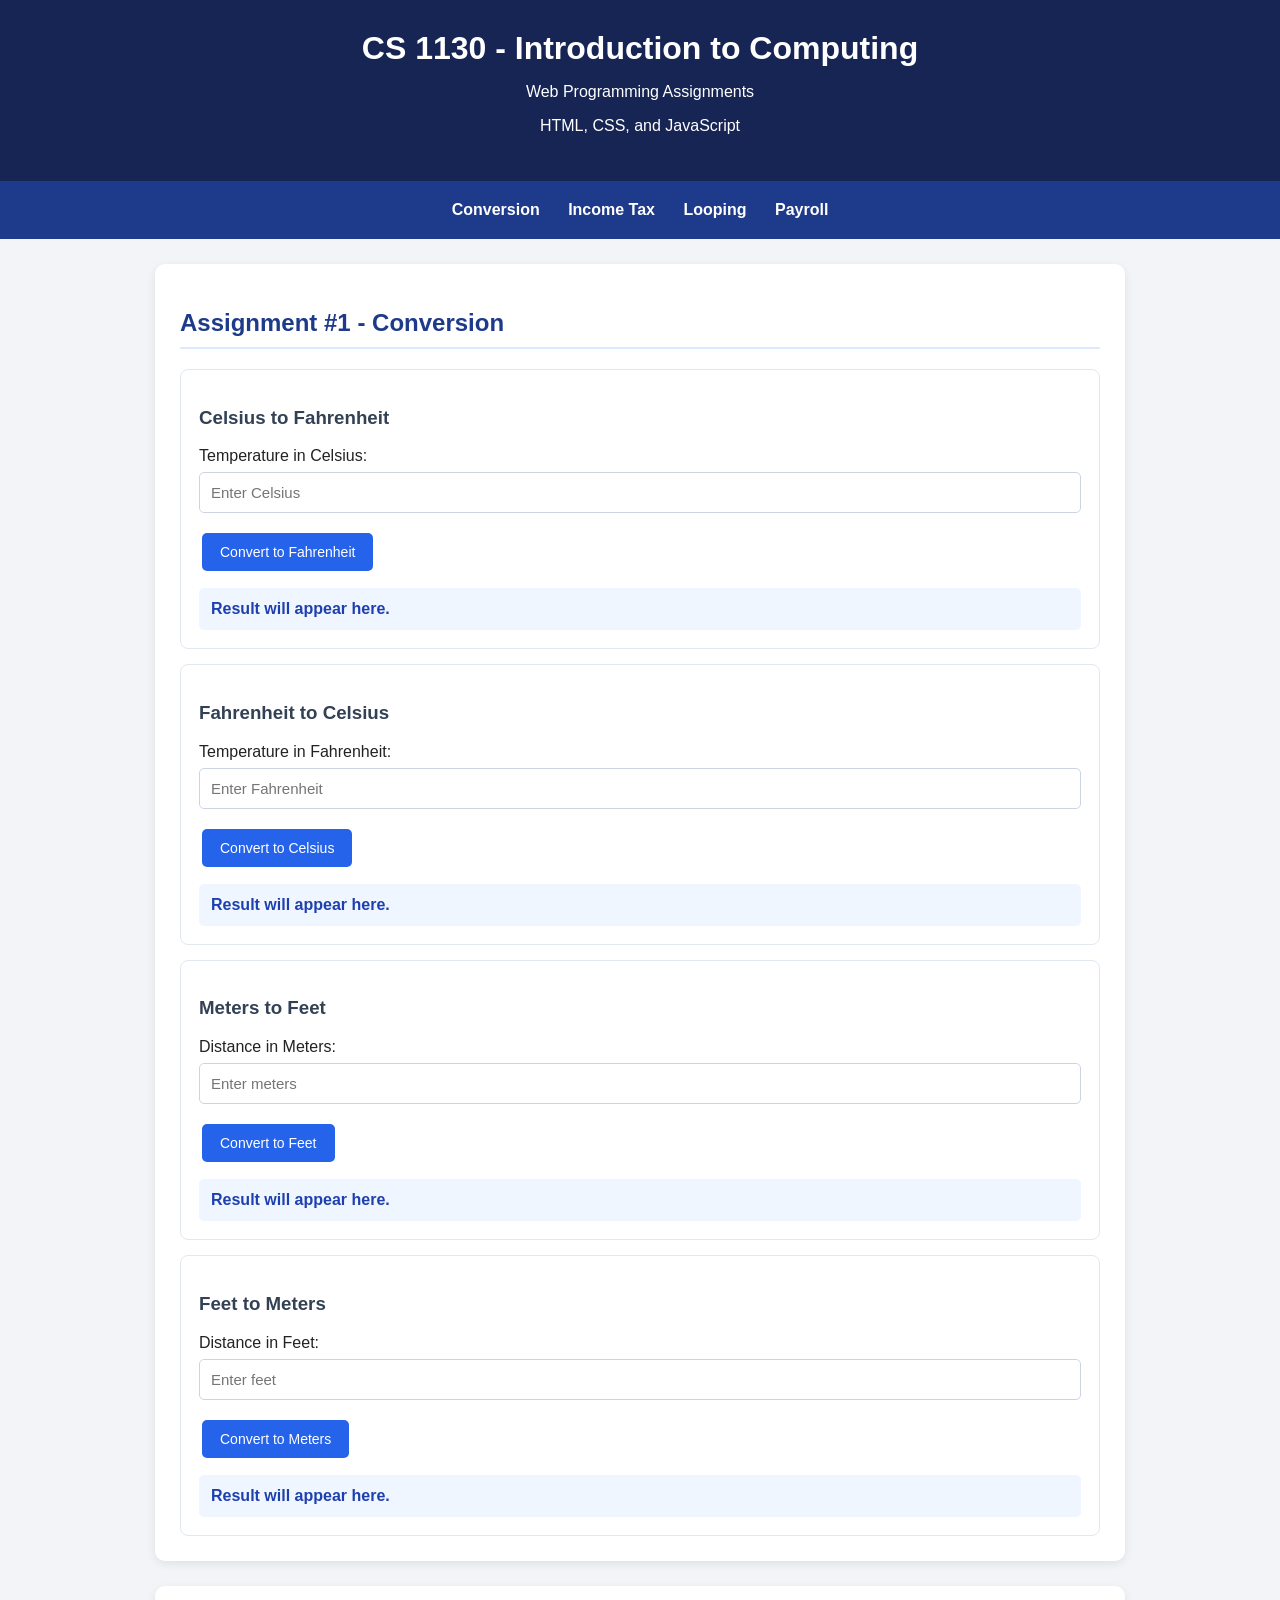
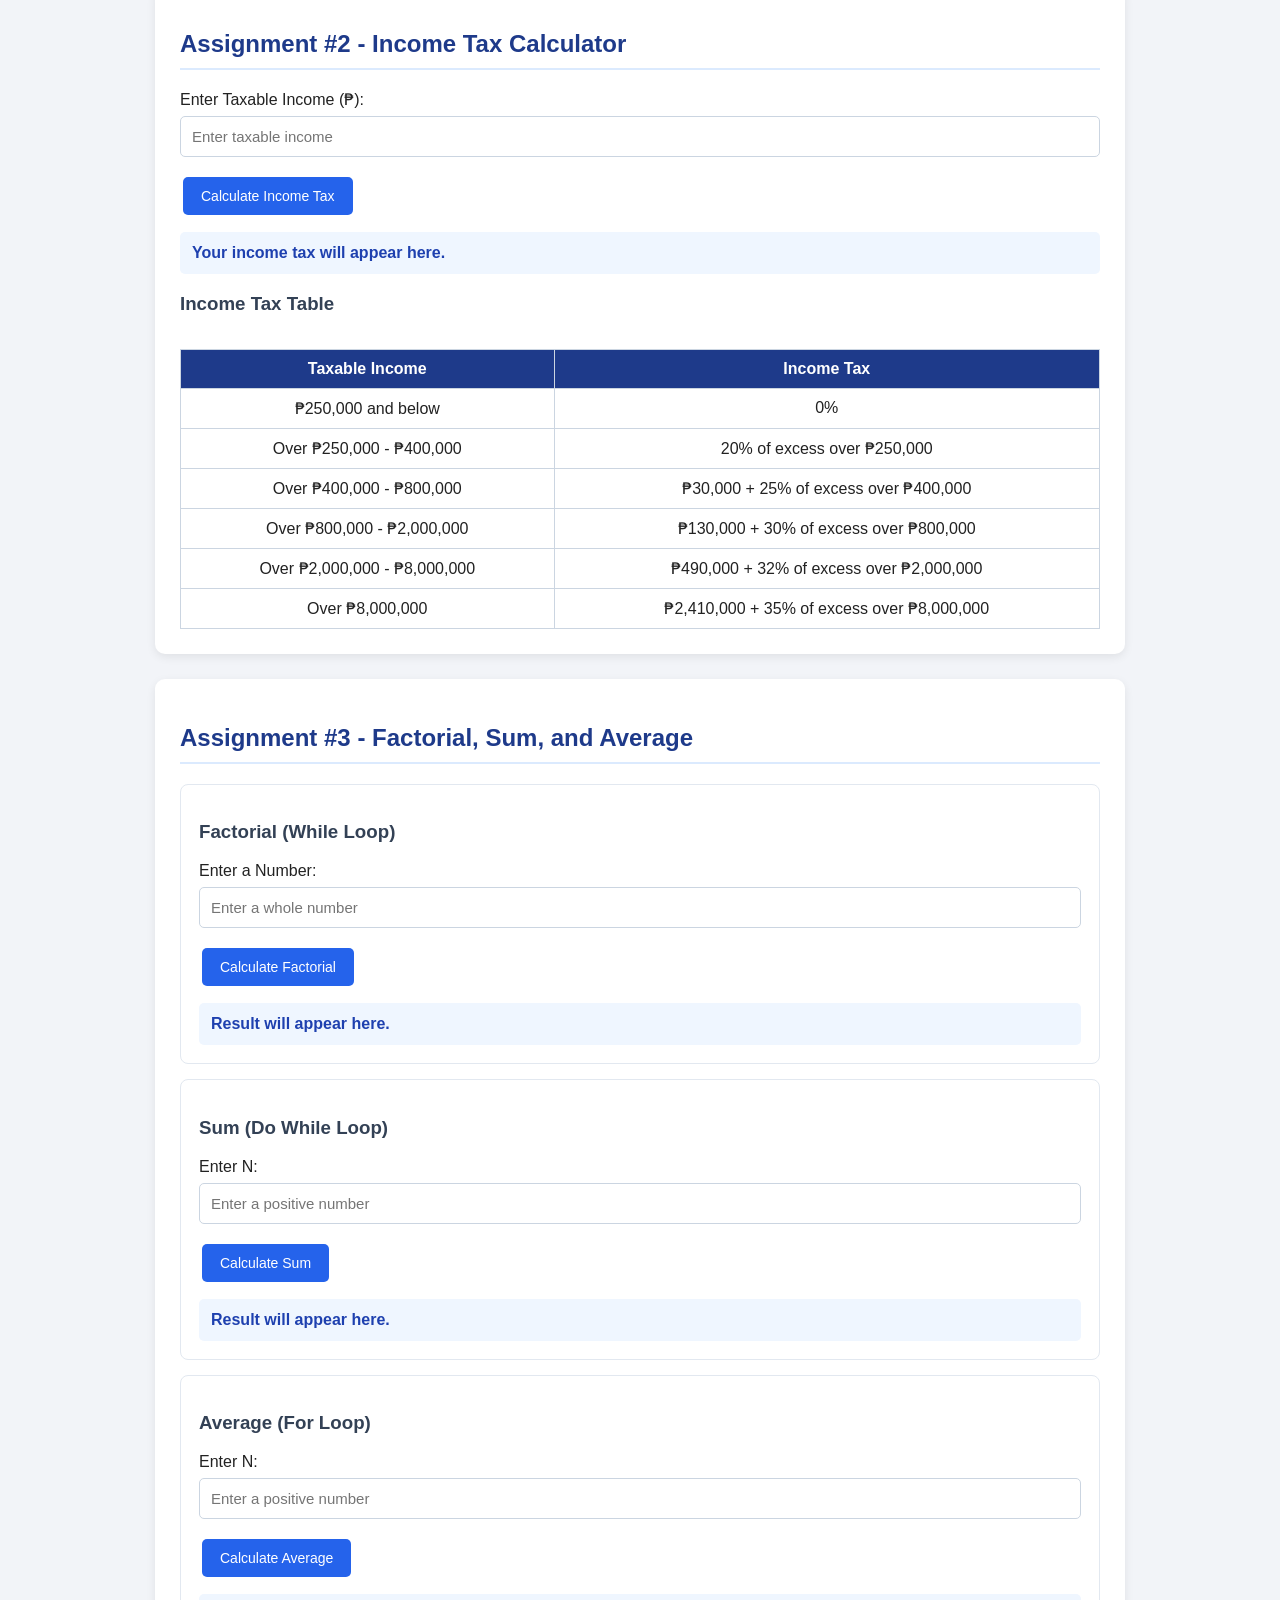
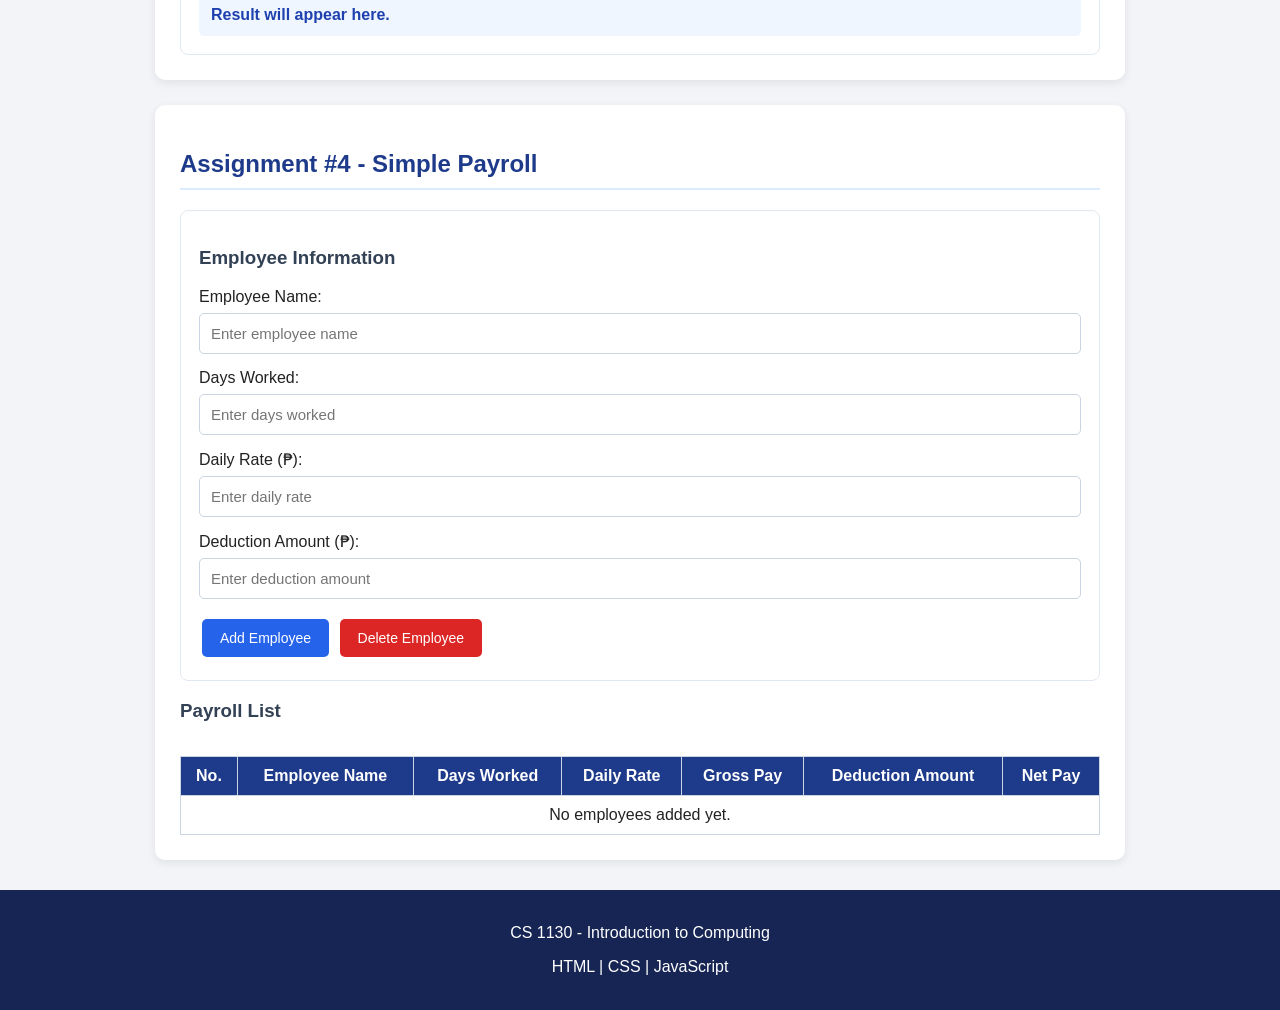
==== index.html @ d7978211 "Refactor index.html for improved structure and styling" ====
<!DOCTYPE html>
<html lang="en">
<head>
    <meta charset="UTF-8">
    <meta name="viewport" content="width=device-width, initial-scale=1.0">
    <title>CS 1130 - Introduction to Computing</title>

    <style>
        * {
            box-sizing: border-box;
        }

        body {
            font-family: Arial, sans-serif;
            margin: 0;
            background: #f2f4f8;
            color: #222;
        }

        header {
            background: #172554;
            color: white;
            text-align: center;
            padding: 30px 15px;
        }

        header h1 {
            margin: 0 0 10px;
        }

        nav {
            background: #1e3a8a;
            padding: 12px;
            text-align: center;
        }

        nav a {
            color: white;
            text-decoration: none;
            margin: 8px 12px;
            display: inline-block;
            font-weight: bold;
        }

        nav a:hover {
            color: #facc15;
        }

        main {
            max-width: 1000px;
            margin: 25px auto;
            padding: 0 15px;
        }

        section {
            background: white;
            padding: 25px;
            margin-bottom: 25px;
            border-radius: 10px;
            box-shadow: 0 3px 10px rgba(0,0,0,0.08);
        }

        h2 {
            color: #1e3a8a;
            border-bottom: 2px solid #dbeafe;
            padding-bottom: 10px;
        }

        h3 {
            color: #334155;
        }

        input {
            width: 100%;
            padding: 11px;
            margin: 7px 0 15px;
            border: 1px solid #cbd5e1;
            border-radius: 5px;
            font-size: 15px;
        }

        button {
            background: #2563eb;
            color: white;
            border: none;
            padding: 11px 18px;
            border-radius: 5px;
            cursor: pointer;
            margin: 5px 3px;
            font-size: 14px;
        }

        button:hover {
            background: #1d4ed8;
        }

        .delete-btn {
            background: #dc2626;
        }

        .delete-btn:hover {
            background: #b91c1c;
        }

        .result {
            background: #eff6ff;
            padding: 12px;
            margin-top: 12px;
            border-radius: 5px;
            font-weight: bold;
            color: #1e40af;
        }

        .calculator-box {
            border: 1px solid #e2e8f0;
            padding: 18px;
            border-radius: 8px;
            margin-top: 15px;
        }

        table {
            width: 100%;
            border-collapse: collapse;
            margin-top: 15px;
            min-width: 700px;
        }

        th, td {
            border: 1px solid #cbd5e1;
            padding: 10px;
            text-align: center;
        }

        th {
            background: #1e3a8a;
            color: white;
        }

        .table-container {
            overflow-x: auto;
        }

        footer {
            background: #172554;
            color: white;
            text-align: center;
            padding: 18px;
            margin-top: 30px;
        }

        @media (max-width: 600px) {
            section {
                padding: 17px;
            }

            header h1 {
                font-size: 23px;
            }

            nav a {
                margin: 6px;
                font-size: 14px;
            }
        }
    </style>
</head>

<body>

<header>
    <h1>CS 1130 - Introduction to Computing</h1>
    <p>Web Programming Assignments</p>
    <p>HTML, CSS, and JavaScript</p>
</header>

<nav>
    <a href="#conversion">Conversion</a>
    <a href="#tax">Income Tax</a>
    <a href="#loops">Looping</a>
    <a href="#payroll">Payroll</a>
</nav>

<main>
    <section id="conversion">
        <h2>Assignment #1 - Conversion</h2>

        <div class="calculator-box">
            <h3>Celsius to Fahrenheit</h3>

            <label for="celsius">Temperature in Celsius:</label>
            <input type="number" id="celsius" placeholder="Enter Celsius">

            <button onclick="celsiusToFahrenheit()">Convert to Fahrenheit</button>

            <div class="result" id="celsiusResult">Result will appear here.</div>
        </div>

        <div class="calculator-box">
            <h3>Fahrenheit to Celsius</h3>

            <label for="fahrenheit">Temperature in Fahrenheit:</label>
            <input type="number" id="fahrenheit" placeholder="Enter Fahrenheit">

            <button onclick="fahrenheitToCelsius()">Convert to Celsius</button>

            <div class="result" id="fahrenheitResult">Result will appear here.</div>
        </div>

        <div class="calculator-box">
            <h3>Meters to Feet</h3>

            <label for="meters">Distance in Meters:</label>
            <input type="number" id="meters" placeholder="Enter meters">

            <button onclick="metersToFeet()">Convert to Feet</button>

            <div class="result" id="metersResult">Result will appear here.</div>
        </div>

        <div class="calculator-box">
            <h3>Feet to Meters</h3>

            <label for="feet">Distance in Feet:</label>
            <input type="number" id="feet" placeholder="Enter feet">

            <button onclick="feetToMeters()">Convert to Meters</button>

            <div class="result" id="feetResult">Result will appear here.</div>
        </div>
    </section>

    <section id="tax">
        <h2>Assignment #2 - Income Tax Calculator</h2>

        <label for="taxableIncome">Enter Taxable Income (₱):</label>
        <input type="number" id="taxableIncome" placeholder="Enter taxable income" min="0">

        <button onclick="calculateTax()">Calculate Income Tax</button>

        <div class="result" id="taxResult">Your income tax will appear here.</div>

        <h3>Income Tax Table</h3>

        <div class="table-container">
            <table>
                <tr>
                    <th>Taxable Income</th>
                    <th>Income Tax</th>
                </tr>
                <tr>
                    <td>₱250,000 and below</td>
                    <td>0%</td>
                </tr>
                <tr>
                    <td>Over ₱250,000 - ₱400,000</td>
                    <td>20% of excess over ₱250,000</td>
                </tr>
                <tr>
                    <td>Over ₱400,000 - ₱800,000</td>
                    <td>₱30,000 + 25% of excess over ₱400,000</td>
                </tr>
                <tr>
                    <td>Over ₱800,000 - ₱2,000,000</td>
                    <td>₱130,000 + 30% of excess over ₱800,000</td>
                </tr>
                <tr>
                    <td>Over ₱2,000,000 - ₱8,000,000</td>
                    <td>₱490,000 + 32% of excess over ₱2,000,000</td>
                </tr>
                <tr>
                    <td>Over ₱8,000,000</td>
                    <td>₱2,410,000 + 35% of excess over ₱8,000,000</td>
                </tr>
            </table>
        </div>
    </section>

    <section id="loops">
        <h2>Assignment #3 - Factorial, Sum, and Average</h2>

        <div class="calculator-box">
            <h3>Factorial (While Loop)</h3>

            <label for="factorialNumber">Enter a Number:</label>
            <input type="number" id="factorialNumber" placeholder="Enter a whole number" min="0">

            <button onclick="calculateFactorial()">Calculate Factorial</button>

            <div class="result" id="factorialResult">Result will appear here.</div>
        </div>

        <div class="calculator-box">
            <h3>Sum (Do While Loop)</h3>

            <label for="sumNumber">Enter N:</label>
            <input type="number" id="sumNumber" placeholder="Enter a positive number" min="1">

            <button onclick="calculateSum()">Calculate Sum</button>

            <div class="result" id="sumResult">Result will appear here.</div>
        </div>

        <div class="calculator-box">
            <h3>Average (For Loop)</h3>

            <label for="averageNumber">Enter N:</label>
            <input type="number" id="averageNumber" placeholder="Enter a positive number" min="1">

            <button onclick="calculateAverage()">Calculate Average</button>

            <div class="result" id="averageResult">Result will appear here.</div>
        </div>
    </section>


    <section id="payroll">
        <h2>Assignment #4 - Simple Payroll</h2>

        <div class="calculator-box">
            <h3>Employee Information</h3>

            <label for="employeeName">Employee Name:</label>
            <input type="text" id="employeeName" placeholder="Enter employee name">

            <label for="daysWorked">Days Worked:</label>
            <input type="number" id="daysWorked" placeholder="Enter days worked" min="0">

            <label for="dailyRate">Daily Rate (₱):</label>
            <input type="number" id="dailyRate" placeholder="Enter daily rate" min="0">

            <label for="deduction">Deduction Amount (₱):</label>
            <input type="number" id="deduction" placeholder="Enter deduction amount" min="0">

            <button onclick="addEmployee()">Add Employee</button>
            <button class="delete-btn" onclick="deleteEmployee()">Delete Employee</button>
        </div>

        <h3>Payroll List</h3>

        <div class="table-container">
            <table>
                <thead>
                    <tr>
                        <th>No.</th>
                        <th>Employee Name</th>
                        <th>Days Worked</th>
                        <th>Daily Rate</th>
                        <th>Gross Pay</th>
                        <th>Deduction Amount</th>
                        <th>Net Pay</th>
                    </tr>
                </thead>

                <tbody id="payrollTable">
                    <tr>
                        <td colspan="7">No employees added yet.</td>
                    </tr>
                </tbody>
            </table>
        </div>
    </section>

</main>

<footer>
    <p>CS 1130 - Introduction to Computing</p>
    <p>HTML | CSS | JavaScript</p>
</footer>


<script>


    function celsiusToFahrenheit() {
        let celsius = parseFloat(document.getElementById("celsius").value);

        if (isNaN(celsius)) {
            document.getElementById("celsiusResult").innerHTML = "Please enter a temperature.";
            return;
        }

        let fahrenheit = (celsius * 9 / 5) + 32;

        document.getElementById("celsiusResult").innerHTML =
            celsius + "°C = " + fahrenheit.toFixed(2) + "°F";
    }

    function fahrenheitToCelsius() {
        let fahrenheit = parseFloat(document.getElementById("fahrenheit").value);

        if (isNaN(fahrenheit)) {
            document.getElementById("fahrenheitResult").innerHTML = "Please enter a temperature.";
            return;
        }

        let celsius = (fahrenheit - 32) * 5 / 9;

        document.getElementById("fahrenheitResult").innerHTML =
            fahrenheit + "°F = " + celsius.toFixed(2) + "°C";
    }

    function metersToFeet() {
        let meters = parseFloat(document.getElementById("meters").value);

        if (isNaN(meters)) {
            document.getElementById("metersResult").innerHTML = "Please enter a distance.";
            return;
        }

        let feet = meters * 3.28084;

        document.getElementById("metersResult").innerHTML =
            meters + " meters = " + feet.toFixed(2) + " feet";
    }

    function feetToMeters() {
        let feet = parseFloat(document.getElementById("feet").value);

        if (isNaN(feet)) {
            document.getElementById("feetResult").innerHTML = "Please enter a distance.";
            return;
        }

        let meters = feet / 3.28084;

        document.getElementById("feetResult").innerHTML =
            feet + " feet = " + meters.toFixed(2) + " meters";
    }


    function calculateTax() {
        let income = parseFloat(document.getElementById("taxableIncome").value);
        let tax = 0;

        if (isNaN(income) || income < 0) {
            document.getElementById("taxResult").innerHTML =
                "Please enter a valid taxable income.";
            return;
        }

        if (income <= 250000) {
            tax = 0;
        }
        else if (income <= 400000) {
            tax = (income - 250000) * 0.20;
        }
        else if (income <= 800000) {
            tax = 30000 + (income - 400000) * 0.25;
        }
        else if (income <= 2000000) {
            tax = 130000 + (income - 800000) * 0.30;
        }
        else if (income <= 8000000) {
            tax = 490000 + (income - 2000000) * 0.32;
        }
        else {
            tax = 2410000 + (income - 8000000) * 0.35;
        }

        document.getElementById("taxResult").innerHTML =
            "Taxable Income: ₱" + income.toLocaleString("en-PH", {minimumFractionDigits: 2, maximumFractionDigits: 2}) +
            "<br>Income Tax: ₱" + tax.toLocaleString("en-PH", {minimumFractionDigits: 2, maximumFractionDigits: 2});
    }


    function calculateFactorial() {
        let n = Number(document.getElementById("factorialNumber").value);

        if (document.getElementById("factorialNumber").value === "" ||
            !Number.isInteger(n) || n < 0) {
            document.getElementById("factorialResult").innerHTML =
                "Please enter a non-negative whole number.";
            return;
        }

        let factorial = 1;
        let i = 1;

        while (i <= n) {
            factorial = factorial * i;
            i++;
        }

        document.getElementById("factorialResult").innerHTML =
            n + "! = " + factorial;
    }

    function calculateSum() {
        let n = Number(document.getElementById("sumNumber").value);

        if (document.getElementById("sumNumber").value === "" ||
            !Number.isInteger(n) || n < 1) {
            document.getElementById("sumResult").innerHTML =
                "Please enter a positive whole number.";
            return;
        }

        let sum = 0;
        let i = 1;

        do {
            sum = sum + i;
            i++;
        } while (i <= n);

        document.getElementById("sumResult").innerHTML =
            "Sum of first " + n + " natural numbers = " + sum;
    }


    function calculateAverage() {
        let n = Number(document.getElementById("averageNumber").value);

        if (document.getElementById("averageNumber").value === "" ||
            !Number.isInteger(n) || n < 1) {
            document.getElementById("averageResult").innerHTML =
                "Please enter a positive whole number.";
            return;
        }

        let sum = 0;

        for (let i = 1; i <= n; i++) {
            sum = sum + i;
        }

        let average = sum / n;

        document.getElementById("averageResult").innerHTML =
            "Average of first " + n + " natural numbers = " + average.toFixed(2);
    }


    let employees = [];

    function addEmployee() {
        let name = document.getElementById("employeeName").value.trim();
        let days = Number(document.getElementById("daysWorked").value);
        let rate = Number(document.getElementById("dailyRate").value);
        let deduction = Number(document.getElementById("deduction").value);

        if (name === "" ||
            document.getElementById("daysWorked").value === "" ||
            document.getElementById("dailyRate").value === "" ||
            document.getElementById("deduction").value === "" ||
            !Number.isFinite(days) ||
            !Number.isFinite(rate) ||
            !Number.isFinite(deduction) ||
            days < 0 || rate < 0 || deduction < 0) {

            alert("Please enter valid employee information.");
            return;
        }

        let grossPay = days * rate;
        let netPay = grossPay - deduction;

        if (netPay < 0) {
            alert("Deduction cannot be greater than gross pay.");
            return;
        }

        let employee = {
            name: name,
            days: days,
            rate: rate,
            gross: grossPay,
            deduction: deduction,
            net: netPay
        };

        employees.push(employee);

        displayPayroll();

        document.getElementById("employeeName").value = "";
        document.getElementById("daysWorked").value = "";
        document.getElementById("dailyRate").value = "";
        document.getElementById("deduction").value = "";
    }

    function displayPayroll() {
        let table = document.getElementById("payrollTable");

        table.innerHTML = "";

        if (employees.length === 0) {
            table.innerHTML =
                '<tr><td colspan="7">No employees added yet.</td></tr>';
            return;
        }

        for (let i = 0; i < employees.length; i++) {
            let employee = employees[i];

            let row = table.insertRow();

            row.insertCell(0).innerHTML = i + 1;
            row.insertCell(1).innerHTML = employee.name;
            row.insertCell(2).innerHTML = employee.days;
            row.insertCell(3).innerHTML = "₱" + employee.rate.toFixed(2);
            row.insertCell(4).innerHTML = "₱" + employee.gross.toFixed(2);
            row.insertCell(5).innerHTML = "₱" + employee.deduction.toFixed(2);
            row.insertCell(6).innerHTML = "₱" + employee.net.toFixed(2);
        }
    }


    function deleteEmployee() {
        if (employees.length === 0) {
            alert("The payroll list is empty.");
            return;
        }

        let line = Number(prompt("Enter the employee line number to delete:"));

        if (!Number.isInteger(line) || line < 1 || line > employees.length) {
            alert("Invalid line number.");
            return;
        }

        employees.splice(line - 1, 1);

        displayPayroll();

        alert("Employee successfully deleted.");
    }

</script>

</body>
</html>
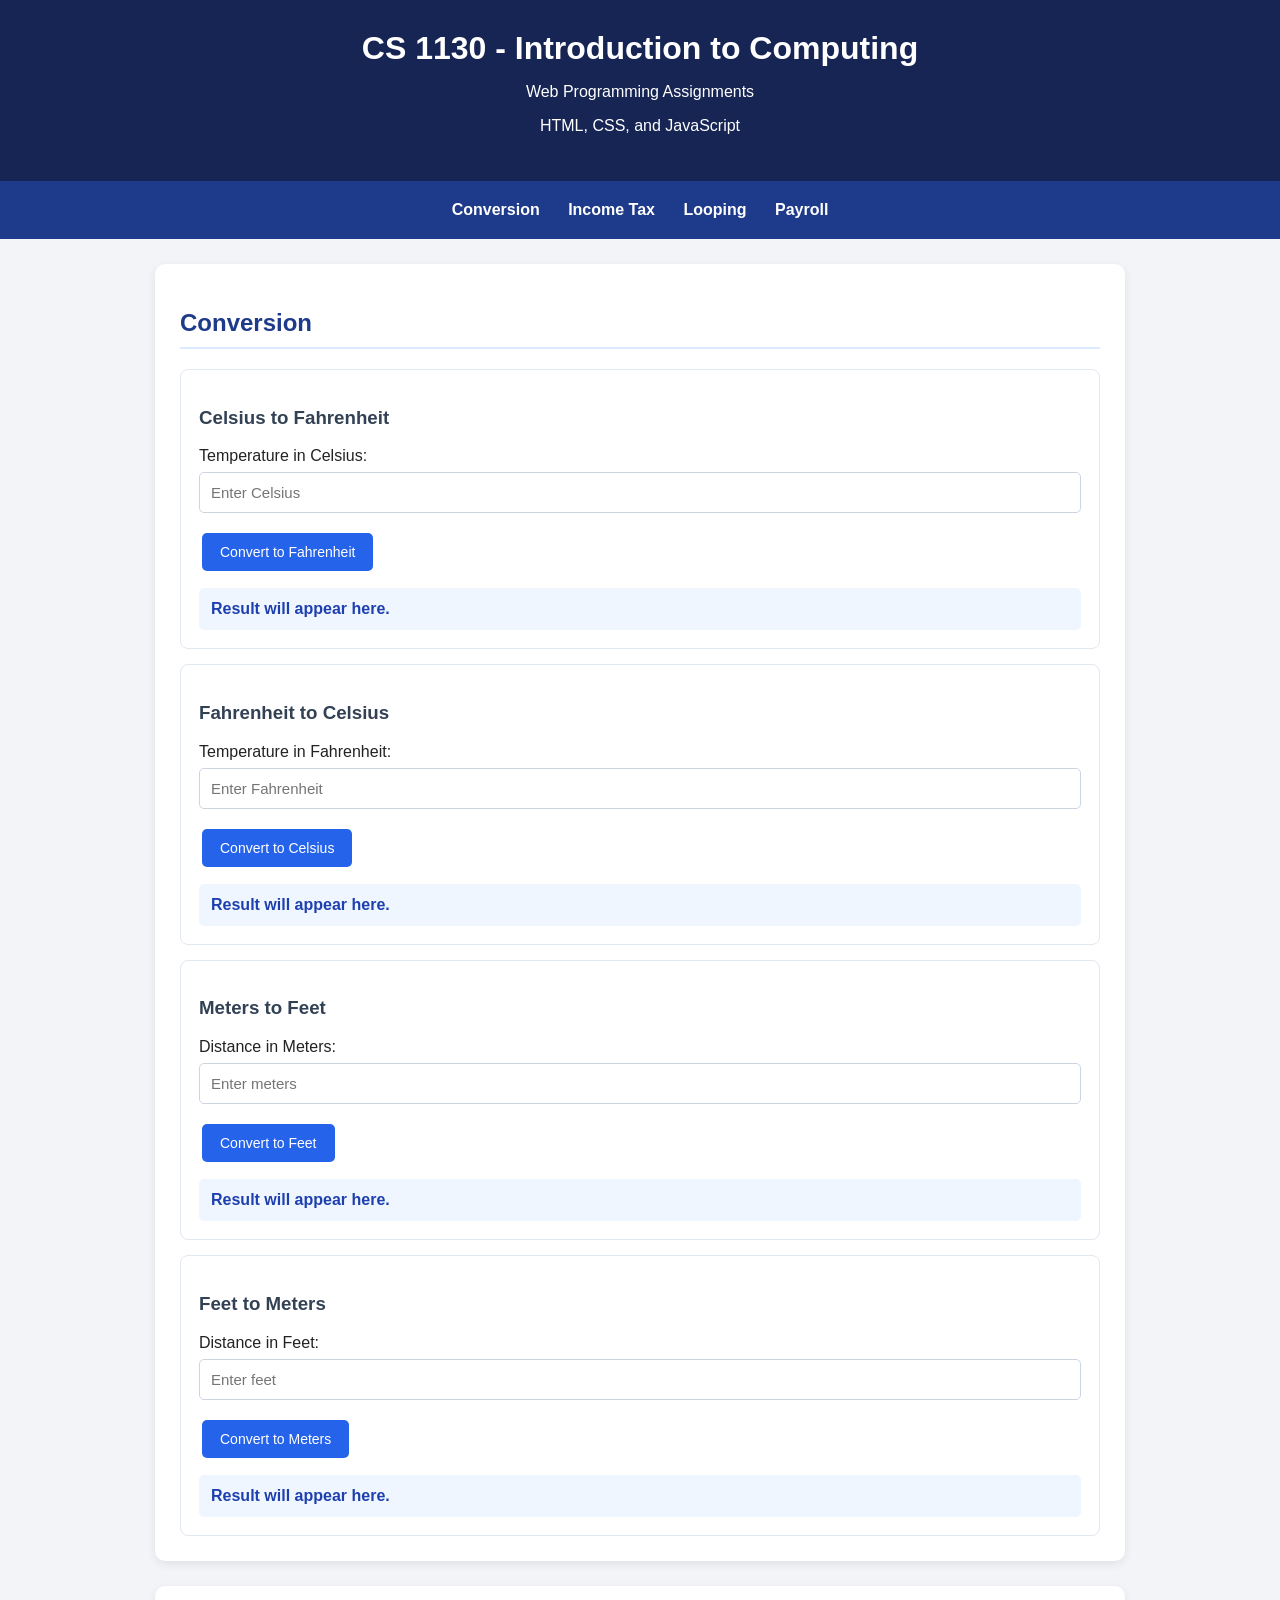
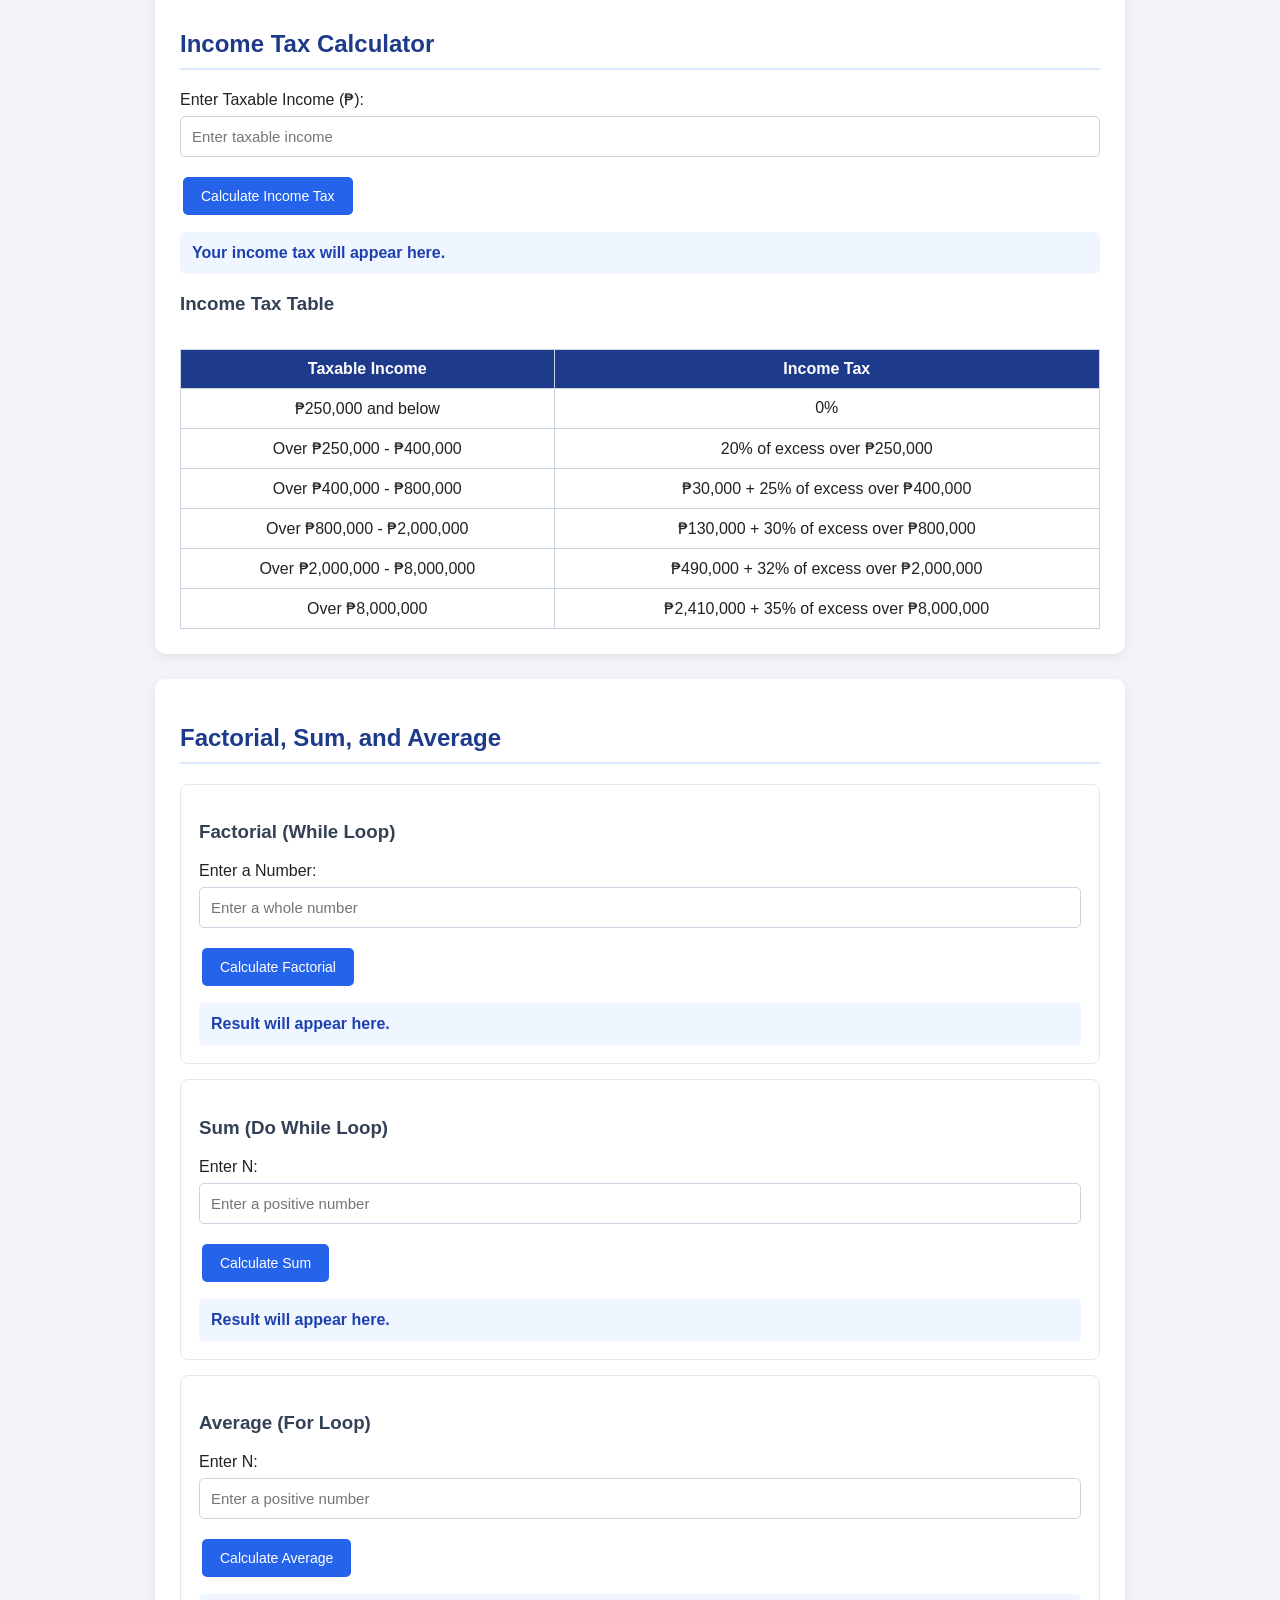
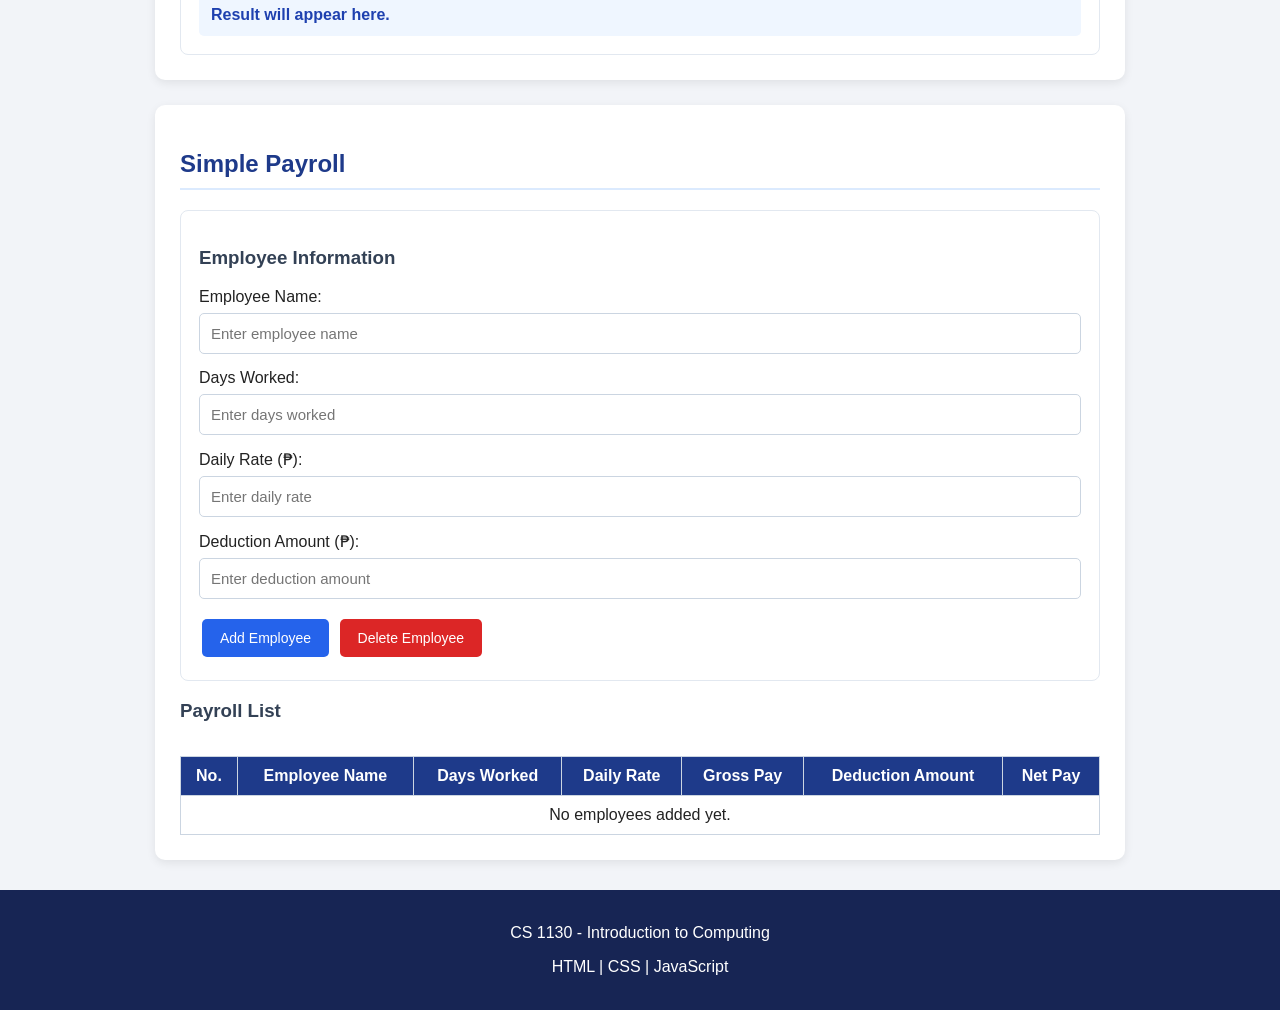
==== commit 617b87c3: "Remove assignment labels from section headings" ====
--- a/index.html
+++ b/index.html
@@ -183,7 +183,7 @@
 
 <main>
     <section id="conversion">
-        <h2>Assignment #1 - Conversion</h2>
+        <h2>Conversion</h2>
 
         <div class="calculator-box">
             <h3>Celsius to Fahrenheit</h3>
@@ -231,7 +231,7 @@
     </section>
 
     <section id="tax">
-        <h2>Assignment #2 - Income Tax Calculator</h2>
+        <h2>Income Tax Calculator</h2>
 
         <label for="taxableIncome">Enter Taxable Income (₱):</label>
         <input type="number" id="taxableIncome" placeholder="Enter taxable income" min="0">
@@ -277,7 +277,7 @@
     </section>
 
     <section id="loops">
-        <h2>Assignment #3 - Factorial, Sum, and Average</h2>
+        <h2>Factorial, Sum, and Average</h2>
 
         <div class="calculator-box">
             <h3>Factorial (While Loop)</h3>
@@ -315,7 +315,7 @@
 
 
     <section id="payroll">
-        <h2>Assignment #4 - Simple Payroll</h2>
+        <h2>Simple Payroll</h2>
 
         <div class="calculator-box">
             <h3>Employee Information</h3>
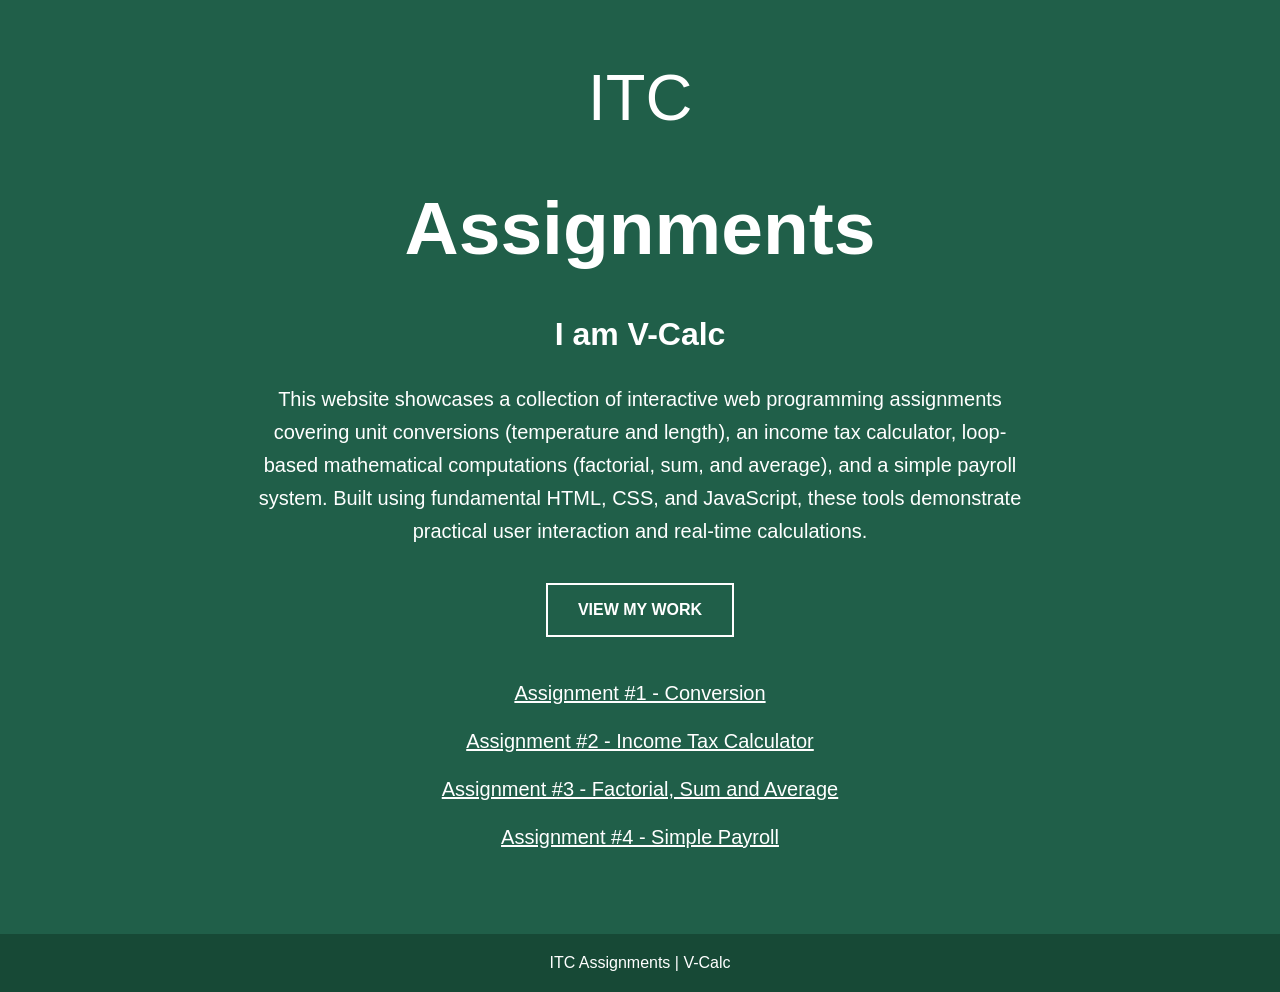
==== commit 0cf1eb1b: "Update index.html for ITC Assignments - V-Calc" ====
--- a/index.html
+++ b/index.html
@@ -2,632 +2,148 @@
 <!DOCTYPE html>
 <html lang="en">
 <head>
-    <meta charset="UTF-8">
-    <meta name="viewport" content="width=device-width, initial-scale=1.0">
-    <title>CS 1130 - Introduction to Computing</title>
+<meta charset="UTF-8">
+<meta name="viewport" content="width=device-width, initial-scale=1.0">
+<title>ITC Assignments - V-Calc</title>
 
-    <style>
-        * {
-            box-sizing: border-box;
-        }
+<style>
+* {
+    box-sizing: border-box;
+}
 
-        body {
-            font-family: Arial, sans-serif;
-            margin: 0;
-            background: #f2f4f8;
-            color: #222;
-        }
+body {
+    margin: 0;
+    font-family: Arial, sans-serif;
+    background: #205f49;
+    color: white;
+}
 
-        header {
-            background: #172554;
-            color: white;
-            text-align: center;
-            padding: 30px 15px;
-        }
+.hero {
+    text-align: center;
+    padding: 60px 7%;
+    min-height: 100vh;
+    background: #205f49;
+}
 
-        header h1 {
-            margin: 0 0 10px;
-        }
+.itc {
+    font-size: 65px;
+    margin-bottom: 50px;
+}
 
-        nav {
-            background: #1e3a8a;
-            padding: 12px;
-            text-align: center;
-        }
+h1 {
+    font-size: clamp(45px, 8vw, 75px);
+    margin: 0 0 45px;
+}
 
-        nav a {
-            color: white;
-            text-decoration: none;
-            margin: 8px 12px;
-            display: inline-block;
-            font-weight: bold;
-        }
+h2 {
+    font-size: 32px;
+    margin-bottom: 30px;
+}
 
-        nav a:hover {
-            color: #facc15;
-        }
+p {
+    font-size: 20px;
+    line-height: 1.65;
+    max-width: 780px;
+    margin: 0 auto 35px;
+}
 
-        main {
-            max-width: 1000px;
-            margin: 25px auto;
-            padding: 0 15px;
-        }
+.button {
+    display: inline-block;
+    color: white;
+    text-decoration: none;
+    border: 2px solid white;
+    padding: 16px 30px;
+    font-weight: bold;
+    margin-bottom: 20px;
+}
 
-        section {
-            background: white;
-            padding: 25px;
-            margin-bottom: 25px;
-            border-radius: 10px;
-            box-shadow: 0 3px 10px rgba(0,0,0,0.08);
-        }
+.button:hover {
+    background: white;
+    color: #205f49;
+}
 
-        h2 {
-            color: #1e3a8a;
-            border-bottom: 2px solid #dbeafe;
-            padding-bottom: 10px;
-        }
+.linklist a {
+    display: block;
+    color: white;
+    font-size: 20px;
+    margin: 25px 0;
+    text-decoration: underline;
+}
 
-        h3 {
-            color: #334155;
-        }
+footer {
+    text-align: center;
+    padding: 20px;
+    background: #174936;
+}
 
-        input {
-            width: 100%;
-            padding: 11px;
-            margin: 7px 0 15px;
-            border: 1px solid #cbd5e1;
-            border-radius: 5px;
-            font-size: 15px;
-        }
+@media(max-width: 600px) {
+    .hero {
+        padding: 50px 6%;
+    }
 
-        button {
-            background: #2563eb;
-            color: white;
-            border: none;
-            padding: 11px 18px;
-            border-radius: 5px;
-            cursor: pointer;
-            margin: 5px 3px;
-            font-size: 14px;
-        }
+    .itc {
+        font-size: 50px;
+    }
 
-        button:hover {
-            background: #1d4ed8;
-        }
+    p {
+        font-size: 16px;
+    }
 
-        .delete-btn {
-            background: #dc2626;
-        }
-
-        .delete-btn:hover {
-            background: #b91c1c;
-        }
-
-        .result {
-            background: #eff6ff;
-            padding: 12px;
-            margin-top: 12px;
-            border-radius: 5px;
-            font-weight: bold;
-            color: #1e40af;
-        }
-
-        .calculator-box {
-            border: 1px solid #e2e8f0;
-            padding: 18px;
-            border-radius: 8px;
-            margin-top: 15px;
-        }
-
-        table {
-            width: 100%;
-            border-collapse: collapse;
-            margin-top: 15px;
-            min-width: 700px;
-        }
-
-        th, td {
-            border: 1px solid #cbd5e1;
-            padding: 10px;
-            text-align: center;
-        }
-
-        th {
-            background: #1e3a8a;
-            color: white;
-        }
-
-        .table-container {
-            overflow-x: auto;
-        }
-
-        footer {
-            background: #172554;
-            color: white;
-            text-align: center;
-            padding: 18px;
-            margin-top: 30px;
-        }
-
-        @media (max-width: 600px) {
-            section {
-                padding: 17px;
-            }
-
-            header h1 {
-                font-size: 23px;
-            }
-
-            nav a {
-                margin: 6px;
-                font-size: 14px;
-            }
-        }
-    </style>
+    .linklist a {
+        font-size: 17px;
+    }
+}
+</style>
 </head>
 
 <body>
 
-<header>
-    <h1>CS 1130 - Introduction to Computing</h1>
-    <p>Web Programming Assignments</p>
-    <p>HTML, CSS, and JavaScript</p>
-</header>
+<section class="hero">
 
-<nav>
-    <a href="#conversion">Conversion</a>
-    <a href="#tax">Income Tax</a>
-    <a href="#loops">Looping</a>
-    <a href="#payroll">Payroll</a>
-</nav>
+    <div class="itc">ITC</div>
 
-<main>
-    <section id="conversion">
-        <h2>Conversion</h2>
+    <h1>Assignments</h1>
 
-        <div class="calculator-box">
-            <h3>Celsius to Fahrenheit</h3>
+    <h2>I am V-Calc</h2>
 
-            <label for="celsius">Temperature in Celsius:</label>
-            <input type="number" id="celsius" placeholder="Enter Celsius">
+    <p>
+        This website showcases a collection of interactive
+        web programming assignments covering unit conversions
+        (temperature and length), an income tax calculator,
+        loop-based mathematical computations (factorial, sum,
+        and average), and a simple payroll system. Built using
+        fundamental HTML, CSS, and JavaScript, these tools
+        demonstrate practical user interaction and real-time
+        calculations.
+    </p>
 
-            <button onclick="celsiusToFahrenheit()">Convert to Fahrenheit</button>
+    <a href="#my-work" class="button">VIEW MY WORK</a>
 
-            <div class="result" id="celsiusResult">Result will appear here.</div>
-        </div>
+    <div class="linklist" id="my-work">
 
-        <div class="calculator-box">
-            <h3>Fahrenheit to Celsius</h3>
+        <a href="assignment1.html">
+            Assignment #1 - Conversion
+        </a>
 
-            <label for="fahrenheit">Temperature in Fahrenheit:</label>
-            <input type="number" id="fahrenheit" placeholder="Enter Fahrenheit">
+        <a href="assignment2.html">
+            Assignment #2 - Income Tax Calculator
+        </a>
 
-            <button onclick="fahrenheitToCelsius()">Convert to Celsius</button>
+        <a href="assignment3.html">
+            Assignment #3 - Factorial, Sum and Average
+        </a>
 
-            <div class="result" id="fahrenheitResult">Result will appear here.</div>
-        </div>
+        <a href="assignment4.html">
+            Assignment #4 - Simple Payroll
+        </a>
 
-        <div class="calculator-box">
-            <h3>Meters to Feet</h3>
+    </div>
 
-            <label for="meters">Distance in Meters:</label>
-            <input type="number" id="meters" placeholder="Enter meters">
-
-            <button onclick="metersToFeet()">Convert to Feet</button>
-
-            <div class="result" id="metersResult">Result will appear here.</div>
-        </div>
-
-        <div class="calculator-box">
-            <h3>Feet to Meters</h3>
-
-            <label for="feet">Distance in Feet:</label>
-            <input type="number" id="feet" placeholder="Enter feet">
-
-            <button onclick="feetToMeters()">Convert to Meters</button>
-
-            <div class="result" id="feetResult">Result will appear here.</div>
-        </div>
-    </section>
-
-    <section id="tax">
-        <h2>Income Tax Calculator</h2>
-
-        <label for="taxableIncome">Enter Taxable Income (₱):</label>
-        <input type="number" id="taxableIncome" placeholder="Enter taxable income" min="0">
-
-        <button onclick="calculateTax()">Calculate Income Tax</button>
-
-        <div class="result" id="taxResult">Your income tax will appear here.</div>
-
-        <h3>Income Tax Table</h3>
-
-        <div class="table-container">
-            <table>
-                <tr>
-                    <th>Taxable Income</th>
-                    <th>Income Tax</th>
-                </tr>
-                <tr>
-                    <td>₱250,000 and below</td>
-                    <td>0%</td>
-                </tr>
-                <tr>
-                    <td>Over ₱250,000 - ₱400,000</td>
-                    <td>20% of excess over ₱250,000</td>
-                </tr>
-                <tr>
-                    <td>Over ₱400,000 - ₱800,000</td>
-                    <td>₱30,000 + 25% of excess over ₱400,000</td>
-                </tr>
-                <tr>
-                    <td>Over ₱800,000 - ₱2,000,000</td>
-                    <td>₱130,000 + 30% of excess over ₱800,000</td>
-                </tr>
-                <tr>
-                    <td>Over ₱2,000,000 - ₱8,000,000</td>
-                    <td>₱490,000 + 32% of excess over ₱2,000,000</td>
-                </tr>
-                <tr>
-                    <td>Over ₱8,000,000</td>
-                    <td>₱2,410,000 + 35% of excess over ₱8,000,000</td>
-                </tr>
-            </table>
-        </div>
-    </section>
-
-    <section id="loops">
-        <h2>Factorial, Sum, and Average</h2>
-
-        <div class="calculator-box">
-            <h3>Factorial (While Loop)</h3>
-
-            <label for="factorialNumber">Enter a Number:</label>
-            <input type="number" id="factorialNumber" placeholder="Enter a whole number" min="0">
-
-            <button onclick="calculateFactorial()">Calculate Factorial</button>
-
-            <div class="result" id="factorialResult">Result will appear here.</div>
-        </div>
-
-        <div class="calculator-box">
-            <h3>Sum (Do While Loop)</h3>
-
-            <label for="sumNumber">Enter N:</label>
-            <input type="number" id="sumNumber" placeholder="Enter a positive number" min="1">
-
-            <button onclick="calculateSum()">Calculate Sum</button>
-
-            <div class="result" id="sumResult">Result will appear here.</div>
-        </div>
-
-        <div class="calculator-box">
-            <h3>Average (For Loop)</h3>
-
-            <label for="averageNumber">Enter N:</label>
-            <input type="number" id="averageNumber" placeholder="Enter a positive number" min="1">
-
-            <button onclick="calculateAverage()">Calculate Average</button>
-
-            <div class="result" id="averageResult">Result will appear here.</div>
-        </div>
-    </section>
-
-
-    <section id="payroll">
-        <h2>Simple Payroll</h2>
-
-        <div class="calculator-box">
-            <h3>Employee Information</h3>
-
-            <label for="employeeName">Employee Name:</label>
-            <input type="text" id="employeeName" placeholder="Enter employee name">
-
-            <label for="daysWorked">Days Worked:</label>
-            <input type="number" id="daysWorked" placeholder="Enter days worked" min="0">
-
-            <label for="dailyRate">Daily Rate (₱):</label>
-            <input type="number" id="dailyRate" placeholder="Enter daily rate" min="0">
-
-            <label for="deduction">Deduction Amount (₱):</label>
-            <input type="number" id="deduction" placeholder="Enter deduction amount" min="0">
-
-            <button onclick="addEmployee()">Add Employee</button>
-            <button class="delete-btn" onclick="deleteEmployee()">Delete Employee</button>
-        </div>
-
-        <h3>Payroll List</h3>
-
-        <div class="table-container">
-            <table>
-                <thead>
-                    <tr>
-                        <th>No.</th>
-                        <th>Employee Name</th>
-                        <th>Days Worked</th>
-                        <th>Daily Rate</th>
-                        <th>Gross Pay</th>
-                        <th>Deduction Amount</th>
-                        <th>Net Pay</th>
-                    </tr>
-                </thead>
-
-                <tbody id="payrollTable">
-                    <tr>
-                        <td colspan="7">No employees added yet.</td>
-                    </tr>
-                </tbody>
-            </table>
-        </div>
-    </section>
-
-</main>
+</section>
 
 <footer>
-    <p>CS 1130 - Introduction to Computing</p>
-    <p>HTML | CSS | JavaScript</p>
+    ITC Assignments | V-Calc
 </footer>
-
-
-<script>
-
-
-    function celsiusToFahrenheit() {
-        let celsius = parseFloat(document.getElementById("celsius").value);
-
-        if (isNaN(celsius)) {
-            document.getElementById("celsiusResult").innerHTML = "Please enter a temperature.";
-            return;
-        }
-
-        let fahrenheit = (celsius * 9 / 5) + 32;
-
-        document.getElementById("celsiusResult").innerHTML =
-            celsius + "°C = " + fahrenheit.toFixed(2) + "°F";
-    }
-
-    function fahrenheitToCelsius() {
-        let fahrenheit = parseFloat(document.getElementById("fahrenheit").value);
-
-        if (isNaN(fahrenheit)) {
-            document.getElementById("fahrenheitResult").innerHTML = "Please enter a temperature.";
-            return;
-        }
-
-        let celsius = (fahrenheit - 32) * 5 / 9;
-
-        document.getElementById("fahrenheitResult").innerHTML =
-            fahrenheit + "°F = " + celsius.toFixed(2) + "°C";
-    }
-
-    function metersToFeet() {
-        let meters = parseFloat(document.getElementById("meters").value);
-
-        if (isNaN(meters)) {
-            document.getElementById("metersResult").innerHTML = "Please enter a distance.";
-            return;
-        }
-
-        let feet = meters * 3.28084;
-
-        document.getElementById("metersResult").innerHTML =
-            meters + " meters = " + feet.toFixed(2) + " feet";
-    }
-
-    function feetToMeters() {
-        let feet = parseFloat(document.getElementById("feet").value);
-
-        if (isNaN(feet)) {
-            document.getElementById("feetResult").innerHTML = "Please enter a distance.";
-            return;
-        }
-
-        let meters = feet / 3.28084;
-
-        document.getElementById("feetResult").innerHTML =
-            feet + " feet = " + meters.toFixed(2) + " meters";
-    }
-
-
-    function calculateTax() {
-        let income = parseFloat(document.getElementById("taxableIncome").value);
-        let tax = 0;
-
-        if (isNaN(income) || income < 0) {
-            document.getElementById("taxResult").innerHTML =
-                "Please enter a valid taxable income.";
-            return;
-        }
-
-        if (income <= 250000) {
-            tax = 0;
-        }
-        else if (income <= 400000) {
-            tax = (income - 250000) * 0.20;
-        }
-        else if (income <= 800000) {
-            tax = 30000 + (income - 400000) * 0.25;
-        }
-        else if (income <= 2000000) {
-            tax = 130000 + (income - 800000) * 0.30;
-        }
-        else if (income <= 8000000) {
-            tax = 490000 + (income - 2000000) * 0.32;
-        }
-        else {
-            tax = 2410000 + (income - 8000000) * 0.35;
-        }
-
-        document.getElementById("taxResult").innerHTML =
-            "Taxable Income: ₱" + income.toLocaleString("en-PH", {minimumFractionDigits: 2, maximumFractionDigits: 2}) +
-            "<br>Income Tax: ₱" + tax.toLocaleString("en-PH", {minimumFractionDigits: 2, maximumFractionDigits: 2});
-    }
-
-
-    function calculateFactorial() {
-        let n = Number(document.getElementById("factorialNumber").value);
-
-        if (document.getElementById("factorialNumber").value === "" ||
-            !Number.isInteger(n) || n < 0) {
-            document.getElementById("factorialResult").innerHTML =
-                "Please enter a non-negative whole number.";
-            return;
-        }
-
-        let factorial = 1;
-        let i = 1;
-
-        while (i <= n) {
-            factorial = factorial * i;
-            i++;
-        }
-
-        document.getElementById("factorialResult").innerHTML =
-            n + "! = " + factorial;
-    }
-
-    function calculateSum() {
-        let n = Number(document.getElementById("sumNumber").value);
-
-        if (document.getElementById("sumNumber").value === "" ||
-            !Number.isInteger(n) || n < 1) {
-            document.getElementById("sumResult").innerHTML =
-                "Please enter a positive whole number.";
-            return;
-        }
-
-        let sum = 0;
-        let i = 1;
-
-        do {
-            sum = sum + i;
-            i++;
-        } while (i <= n);
-
-        document.getElementById("sumResult").innerHTML =
-            "Sum of first " + n + " natural numbers = " + sum;
-    }
-
-
-    function calculateAverage() {
-        let n = Number(document.getElementById("averageNumber").value);
-
-        if (document.getElementById("averageNumber").value === "" ||
-            !Number.isInteger(n) || n < 1) {
-            document.getElementById("averageResult").innerHTML =
-                "Please enter a positive whole number.";
-            return;
-        }
-
-        let sum = 0;
-
-        for (let i = 1; i <= n; i++) {
-            sum = sum + i;
-        }
-
-        let average = sum / n;
-
-        document.getElementById("averageResult").innerHTML =
-            "Average of first " + n + " natural numbers = " + average.toFixed(2);
-    }
-
-
-    let employees = [];
-
-    function addEmployee() {
-        let name = document.getElementById("employeeName").value.trim();
-        let days = Number(document.getElementById("daysWorked").value);
-        let rate = Number(document.getElementById("dailyRate").value);
-        let deduction = Number(document.getElementById("deduction").value);
-
-        if (name === "" ||
-            document.getElementById("daysWorked").value === "" ||
-            document.getElementById("dailyRate").value === "" ||
-            document.getElementById("deduction").value === "" ||
-            !Number.isFinite(days) ||
-            !Number.isFinite(rate) ||
-            !Number.isFinite(deduction) ||
-            days < 0 || rate < 0 || deduction < 0) {
-
-            alert("Please enter valid employee information.");
-            return;
-        }
-
-        let grossPay = days * rate;
-        let netPay = grossPay - deduction;
-
-        if (netPay < 0) {
-            alert("Deduction cannot be greater than gross pay.");
-            return;
-        }
-
-        let employee = {
-            name: name,
-            days: days,
-            rate: rate,
-            gross: grossPay,
-            deduction: deduction,
-            net: netPay
-        };
-
-        employees.push(employee);
-
-        displayPayroll();
-
-        document.getElementById("employeeName").value = "";
-        document.getElementById("daysWorked").value = "";
-        document.getElementById("dailyRate").value = "";
-        document.getElementById("deduction").value = "";
-    }
-
-    function displayPayroll() {
-        let table = document.getElementById("payrollTable");
-
-        table.innerHTML = "";
-
-        if (employees.length === 0) {
-            table.innerHTML =
-                '<tr><td colspan="7">No employees added yet.</td></tr>';
-            return;
-        }
-
-        for (let i = 0; i < employees.length; i++) {
-            let employee = employees[i];
-
-            let row = table.insertRow();
-
-            row.insertCell(0).innerHTML = i + 1;
-            row.insertCell(1).innerHTML = employee.name;
-            row.insertCell(2).innerHTML = employee.days;
-            row.insertCell(3).innerHTML = "₱" + employee.rate.toFixed(2);
-            row.insertCell(4).innerHTML = "₱" + employee.gross.toFixed(2);
-            row.insertCell(5).innerHTML = "₱" + employee.deduction.toFixed(2);
-            row.insertCell(6).innerHTML = "₱" + employee.net.toFixed(2);
-        }
-    }
-
-
-    function deleteEmployee() {
-        if (employees.length === 0) {
-            alert("The payroll list is empty.");
-            return;
-        }
-
-        let line = Number(prompt("Enter the employee line number to delete:"));
-
-        if (!Number.isInteger(line) || line < 1 || line > employees.length) {
-            alert("Invalid line number.");
-            return;
-        }
-
-        employees.splice(line - 1, 1);
-
-        displayPayroll();
-
-        alert("Employee successfully deleted.");
-    }
-
-</script>
 
 </body>
 </html>
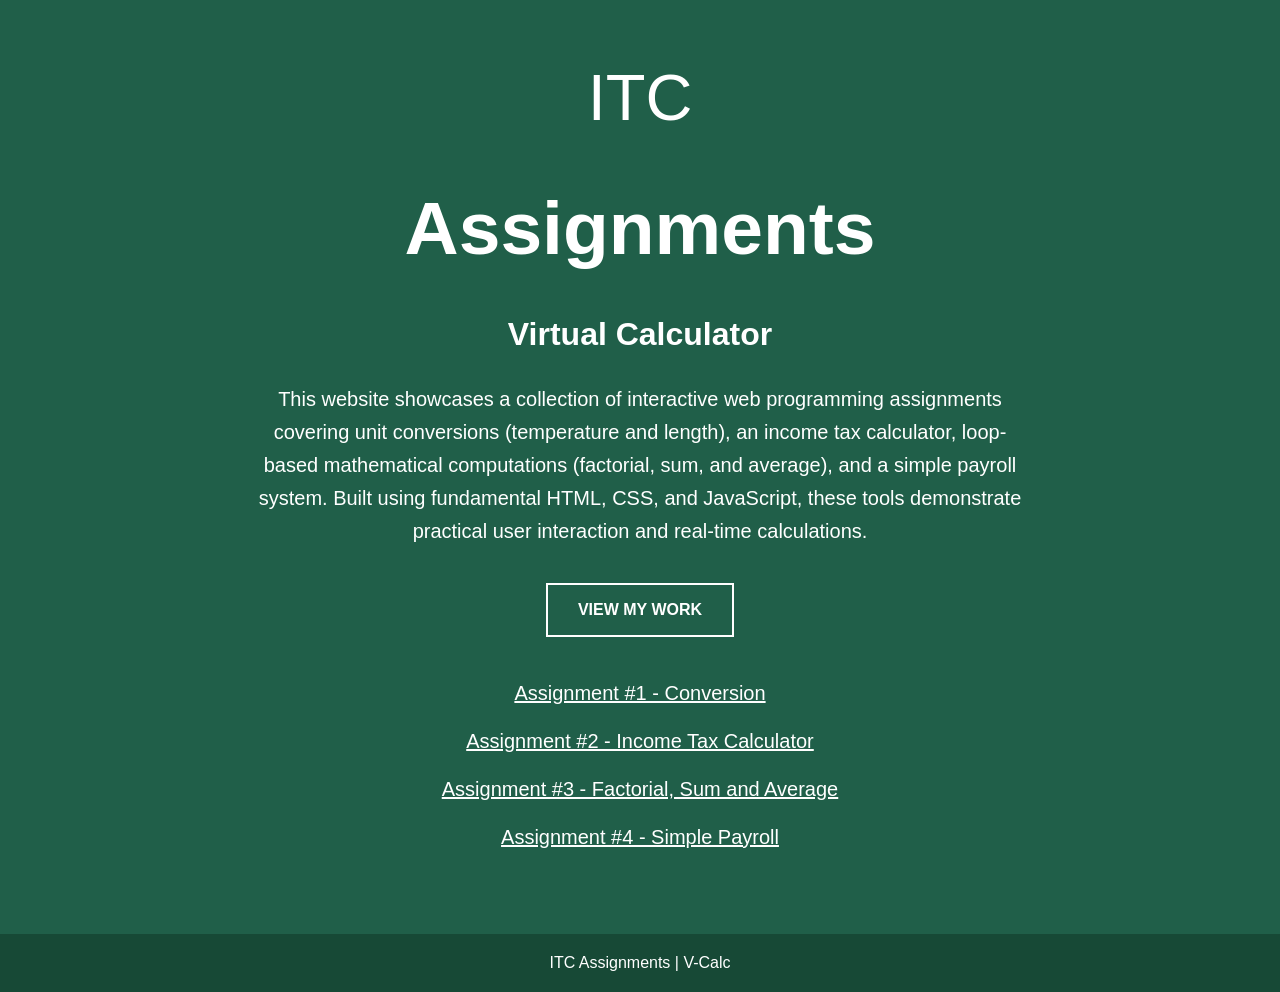
==== commit a4fa797a: "Rename V-Calc to Virtual Calculator in index.html" ====
--- a/index.html
+++ b/index.html
@@ -4,7 +4,7 @@
 <head>
 <meta charset="UTF-8">
 <meta name="viewport" content="width=device-width, initial-scale=1.0">
-<title>ITC Assignments - V-Calc</title>
+<title>ITC Assignments - Virtual Calculator</title>
 
 <style>
 * {
@@ -104,7 +104,7 @@
 
     <h1>Assignments</h1>
 
-    <h2>I am V-Calc</h2>
+    <h2>Virtual Calculator</h2>
 
     <p>
         This website showcases a collection of interactive
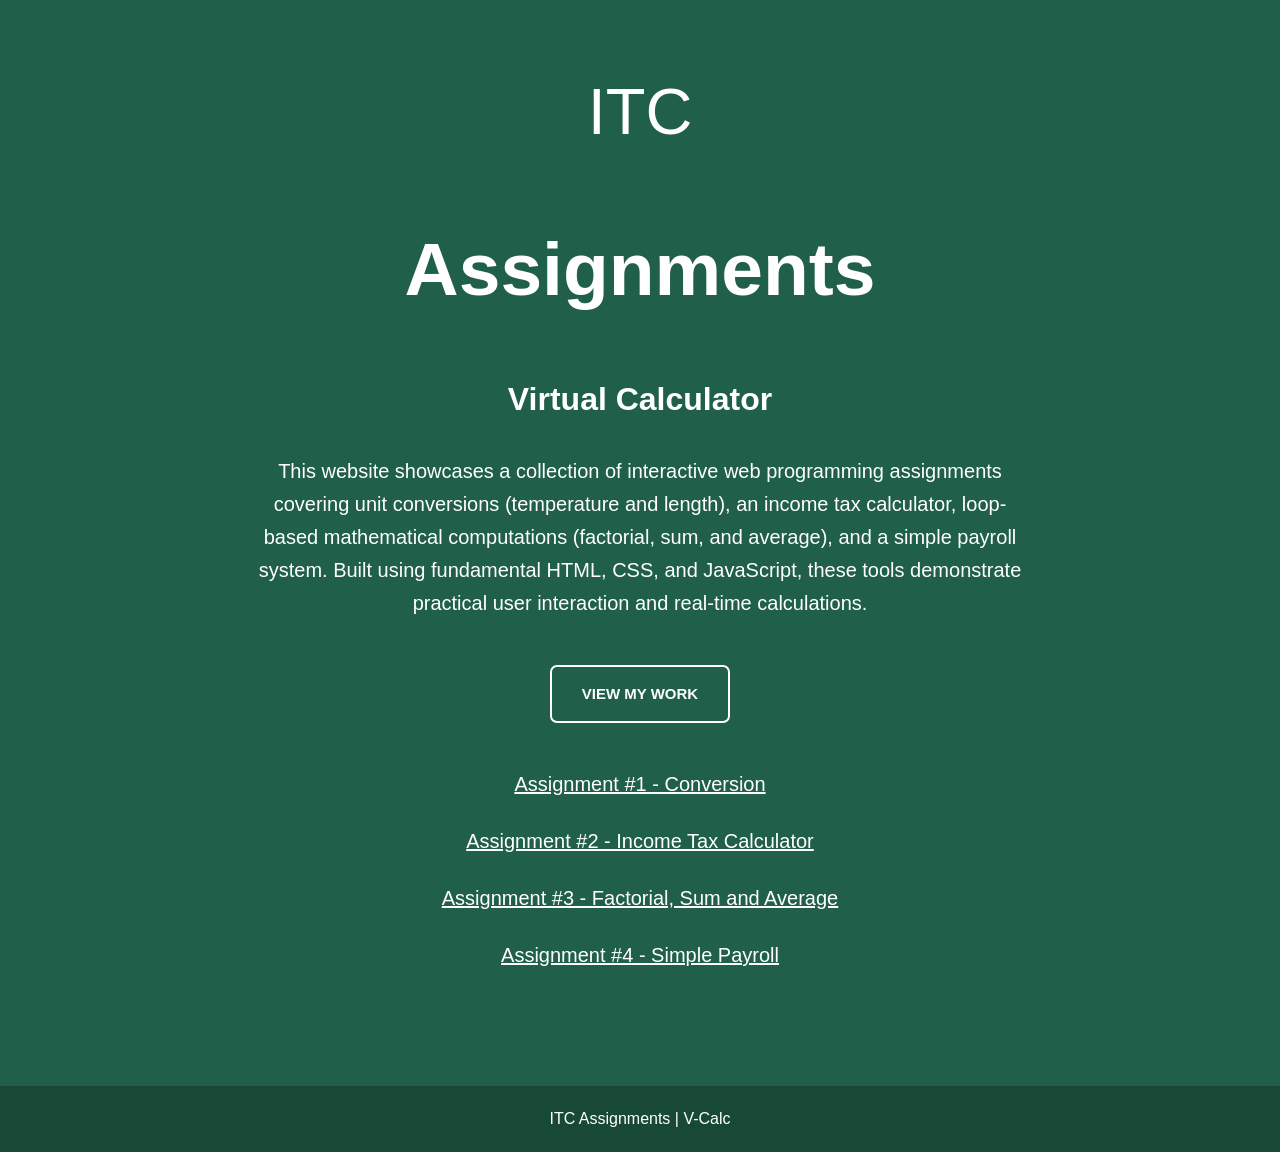
==== commit e6c8ea47: "Add link to stylesheet in index.html" ====
--- a/index.html
+++ b/index.html
@@ -5,7 +5,7 @@
 <meta charset="UTF-8">
 <meta name="viewport" content="width=device-width, initial-scale=1.0">
 <title>ITC Assignments - Virtual Calculator</title>
-
+<link rel="stylesheet" href="style.css">
 <style>
 * {
     box-sizing: border-box;
--- a/style.css
+++ b/style.css
@@ -0,0 +1,282 @@
+* {
+    margin: 0;
+    padding: 0;
+    box-sizing: border-box;
+}
+
+body {
+    font-family: Arial, Helvetica, sans-serif;
+    background-color: #f3f6f4;
+    color: #24332c;
+    line-height: 1.6;
+}
+
+header {
+    background-color: #205f49;
+    color: white;
+    text-align: center;
+    padding: 30px 20px;
+}
+
+header h1 {
+    font-size: 35px;
+    margin-bottom: 10px;
+}
+
+header p {
+    font-size: 17px;
+}
+
+
+nav {
+    background-color: #174936;
+    padding: 15px;
+    text-align: center;
+}
+
+nav a {
+    color: white;
+    text-decoration: none;
+    font-size: 15px;
+    font-weight: bold;
+    margin: 0 12px;
+    transition: 0.3s;
+}
+
+nav a:hover {
+    color: #a8d5bd;
+    text-decoration: underline;
+}
+
+main {
+    width: 90%;
+    max-width: 1000px;
+    margin: 30px auto;
+}
+
+.card {
+    background-color: white;
+    padding: 25px;
+    margin-bottom: 25px;
+    border-radius: 12px;
+    box-shadow: 0 4px 12px rgba(0, 0, 0, 0.08);
+}
+
+.card h2 {
+    color: #205f49;
+    margin-bottom: 20px;
+}
+
+.card h3 {
+    color: #174936;
+    margin-bottom: 12px;
+}
+
+
+label {
+    display: block;
+    font-weight: bold;
+    margin-top: 12px;
+    margin-bottom: 5px;
+}
+
+input {
+    width: 100%;
+    padding: 12px;
+    border: 1px solid #cbd7cf;
+    border-radius: 7px;
+    font-size: 15px;
+    outline: none;
+    margin-bottom: 10px;
+}
+
+input:focus {
+    border-color: #205f49;
+    box-shadow: 0 0 5px rgba(32, 95, 73, 0.3);
+}
+
+button,
+.button {
+    display: inline-block;
+    background-color: #205f49;
+    color: white;
+    border: none;
+    border-radius: 7px;
+    padding: 12px 20px;
+    font-size: 15px;
+    font-weight: bold;
+    cursor: pointer;
+    text-decoration: none;
+    transition: 0.3s;
+    margin-top: 10px;
+}
+
+button:hover,
+.button:hover {
+    background-color: #174936;
+    transform: translateY(-2px);
+}
+
+.danger {
+    background-color: #b83b3b;
+}
+
+.danger:hover {
+    background-color: #8f2929;
+}
+
+.result {
+    background-color: #e8f2ed;
+    color: #174936;
+    padding: 15px;
+    margin-top: 15px;
+    border-left: 5px solid #205f49;
+    border-radius: 6px;
+    font-weight: bold;
+    overflow-wrap: anywhere;
+}
+
+
+.grid {
+    display: grid;
+    grid-template-columns: repeat(2, 1fr);
+    gap: 20px;
+}
+
+
+.table-wrap {
+    width: 100%;
+    overflow-x: auto;
+}
+
+table {
+    width: 100%;
+    border-collapse: collapse;
+    margin-top: 15px;
+}
+
+th {
+    background-color: #205f49;
+    color: white;
+    padding: 13px;
+}
+
+td {
+    padding: 12px;
+    border: 1px solid #d4ded7;
+    text-align: center;
+}
+
+tr:nth-child(even) {
+    background-color: #f0f5f1;
+}
+
+
+.hero {
+    min-height: 100vh;
+    background-color: #205f49;
+    color: white;
+    text-align: center;
+    padding: 70px 7%;
+}
+
+.hero .itc {
+    font-size: 65px;
+    margin-bottom: 45px;
+}
+
+.hero h1 {
+    font-size: clamp(45px, 8vw, 75px);
+    margin-bottom: 45px;
+}
+
+.hero h2 {
+    color: white;
+    font-size: 32px;
+    margin-bottom: 30px;
+}
+
+.hero p {
+    max-width: 780px;
+    margin: 0 auto 35px;
+    font-size: 20px;
+    line-height: 1.65;
+}
+
+.hero .button {
+    background-color: transparent;
+    border: 2px solid white;
+    padding: 15px 30px;
+    margin-bottom: 20px;
+}
+
+.hero .button:hover {
+    background-color: white;
+    color: #205f49;
+}
+
+.linklist a {
+    display: block;
+    color: white;
+    font-size: 20px;
+    margin: 25px 0;
+    text-decoration: underline;
+}
+
+.linklist a:hover {
+    color: #a8d5bd;
+}
+
+footer {
+    background-color: #174936;
+    color: white;
+    text-align: center;
+    padding: 20px;
+    margin-top: 30px;
+}
+
+@media screen and (max-width: 768px) {
+
+    .grid {
+        grid-template-columns: 1fr;
+    }
+
+    header h1 {
+        font-size: 27px;
+    }
+
+    nav a {
+        display: inline-block;
+        margin: 6px;
+        font-size: 13px;
+    }
+
+    .hero {
+        padding: 50px 6%;
+    }
+
+    .hero .itc {
+        font-size: 50px;
+    }
+
+    .hero h1 {
+        font-size: 45px;
+    }
+
+    .hero h2 {
+        font-size: 25px;
+    }
+
+    .hero p {
+        font-size: 16px;
+    }
+
+    .linklist a {
+        font-size: 17px;
+    }
+
+    .card {
+        padding: 18px;
+    }
+
+}
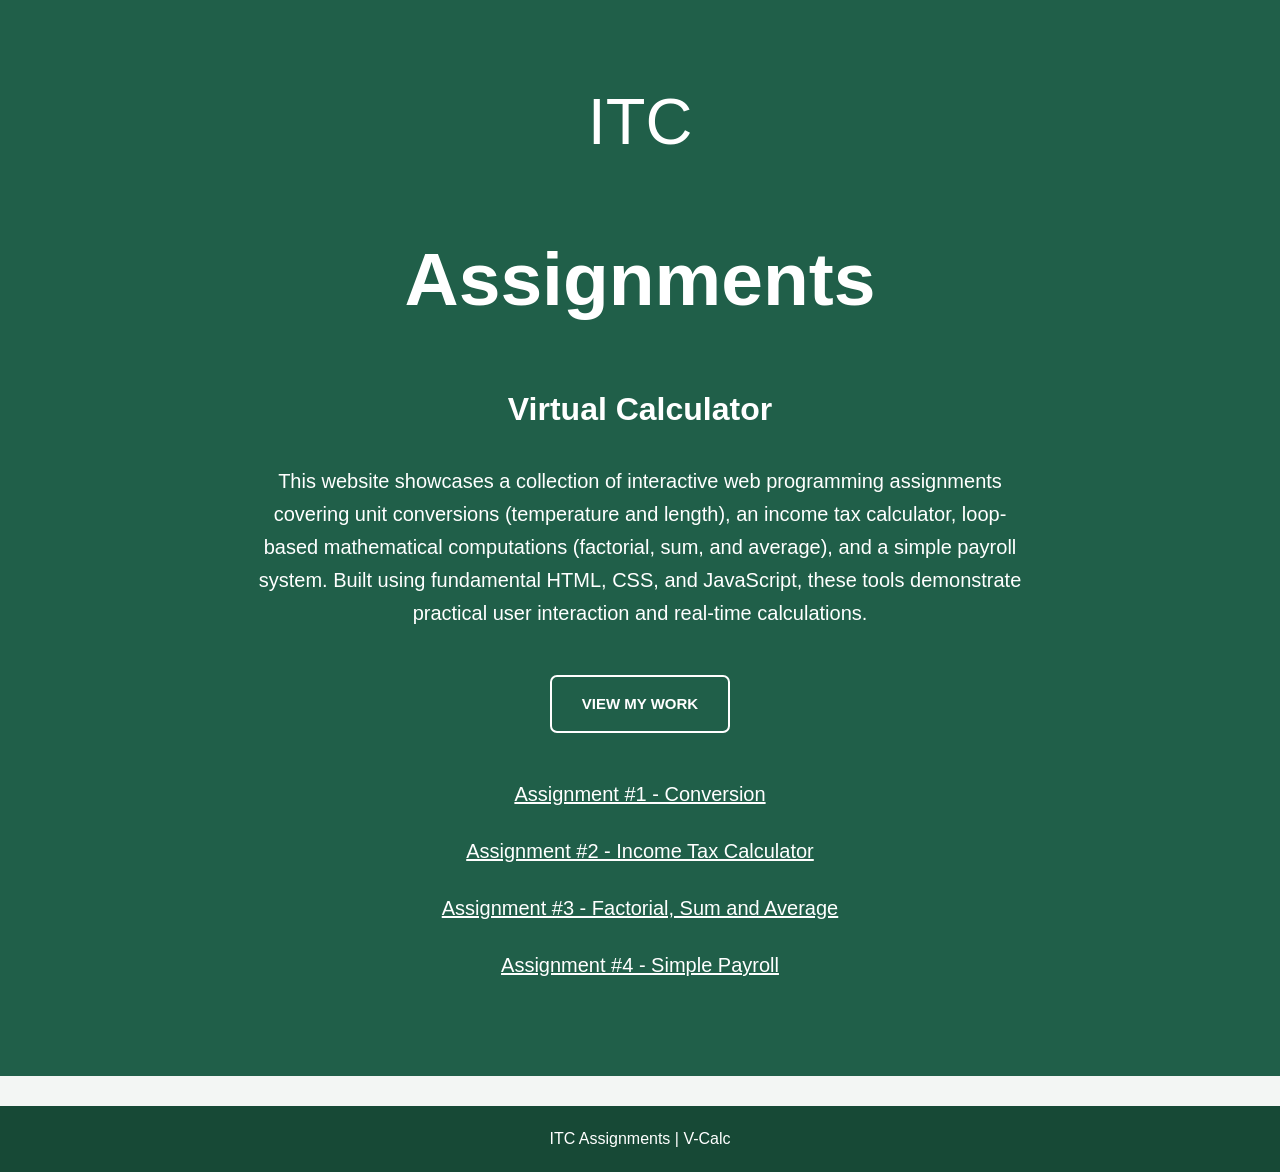
==== commit 2f0ababf: "Update index.html" ====
--- a/index.html
+++ b/index.html
@@ -6,94 +6,6 @@
 <meta name="viewport" content="width=device-width, initial-scale=1.0">
 <title>ITC Assignments - Virtual Calculator</title>
 <link rel="stylesheet" href="style.css">
-<style>
-* {
-    box-sizing: border-box;
-}
-
-body {
-    margin: 0;
-    font-family: Arial, sans-serif;
-    background: #205f49;
-    color: white;
-}
-
-.hero {
-    text-align: center;
-    padding: 60px 7%;
-    min-height: 100vh;
-    background: #205f49;
-}
-
-.itc {
-    font-size: 65px;
-    margin-bottom: 50px;
-}
-
-h1 {
-    font-size: clamp(45px, 8vw, 75px);
-    margin: 0 0 45px;
-}
-
-h2 {
-    font-size: 32px;
-    margin-bottom: 30px;
-}
-
-p {
-    font-size: 20px;
-    line-height: 1.65;
-    max-width: 780px;
-    margin: 0 auto 35px;
-}
-
-.button {
-    display: inline-block;
-    color: white;
-    text-decoration: none;
-    border: 2px solid white;
-    padding: 16px 30px;
-    font-weight: bold;
-    margin-bottom: 20px;
-}
-
-.button:hover {
-    background: white;
-    color: #205f49;
-}
-
-.linklist a {
-    display: block;
-    color: white;
-    font-size: 20px;
-    margin: 25px 0;
-    text-decoration: underline;
-}
-
-footer {
-    text-align: center;
-    padding: 20px;
-    background: #174936;
-}
-
-@media(max-width: 600px) {
-    .hero {
-        padding: 50px 6%;
-    }
-
-    .itc {
-        font-size: 50px;
-    }
-
-    p {
-        font-size: 16px;
-    }
-
-    .linklist a {
-        font-size: 17px;
-    }
-}
-</style>
 </head>
 
 <body>
